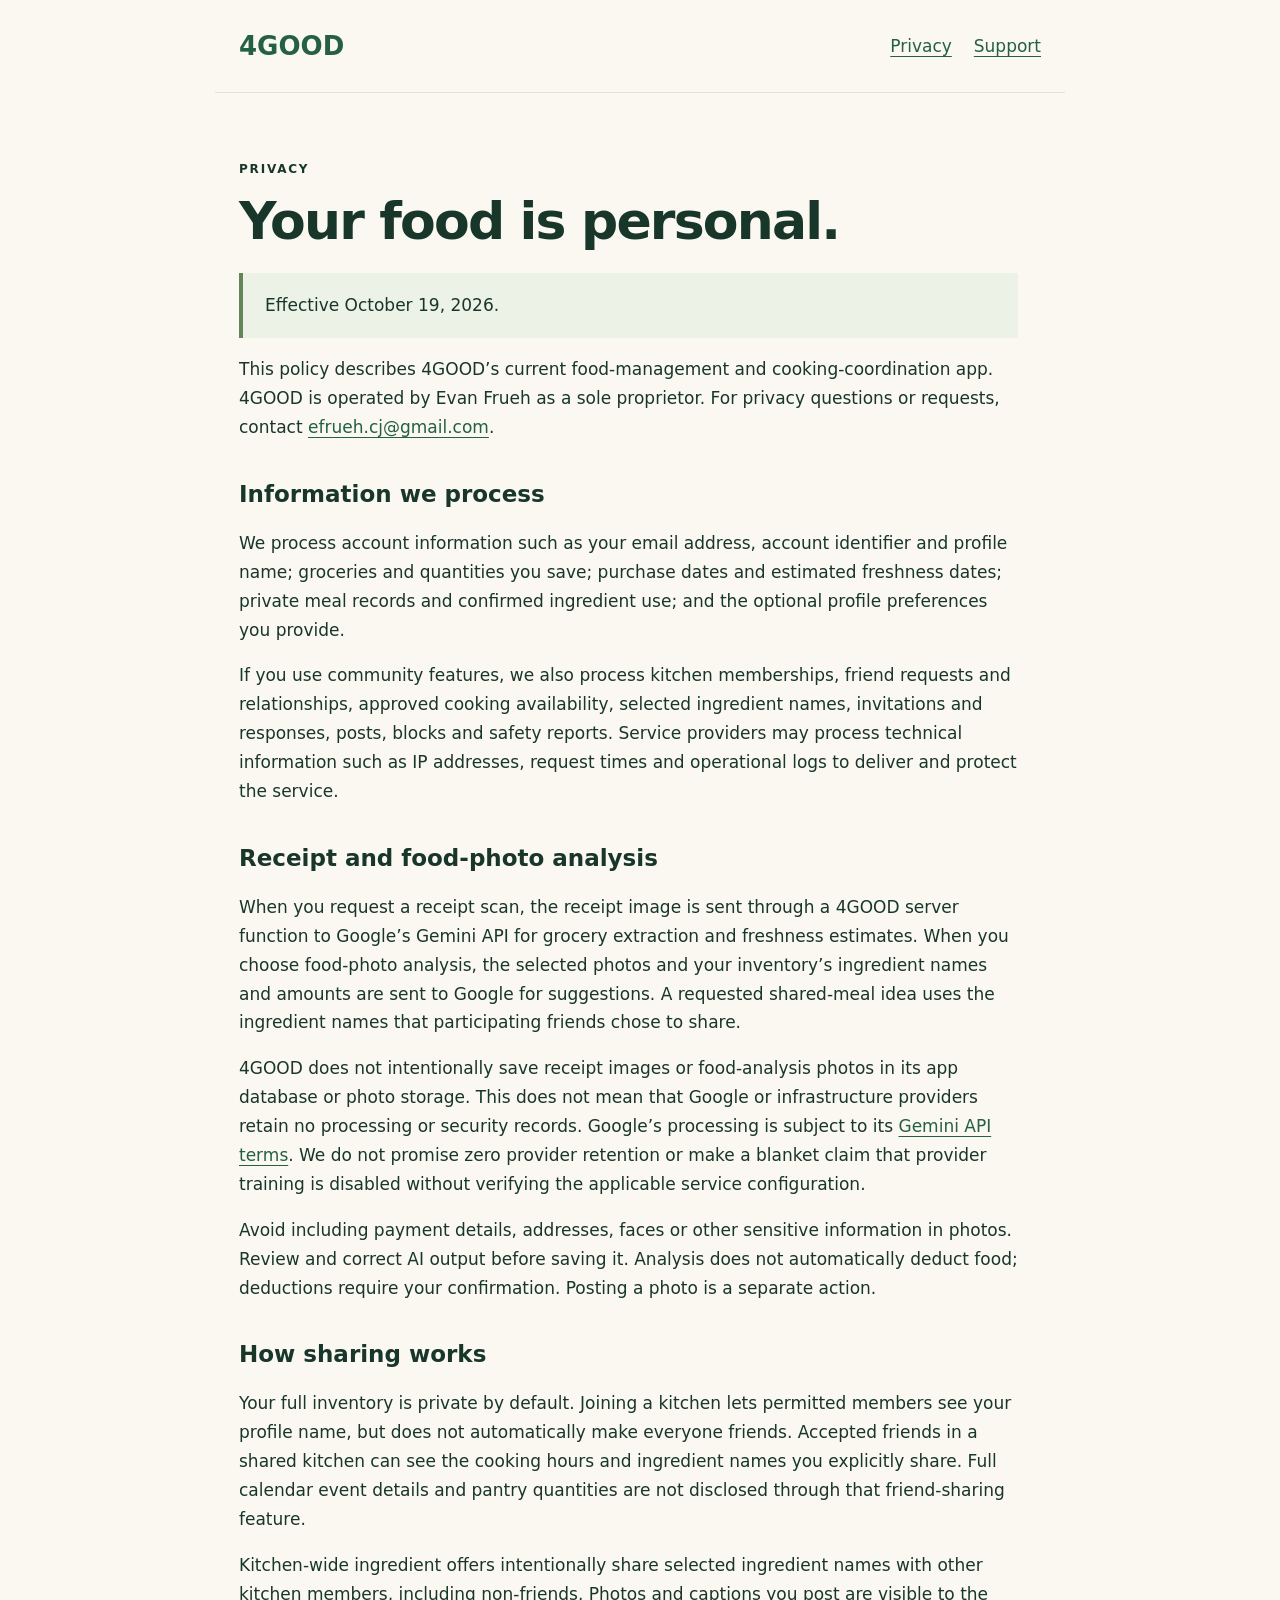
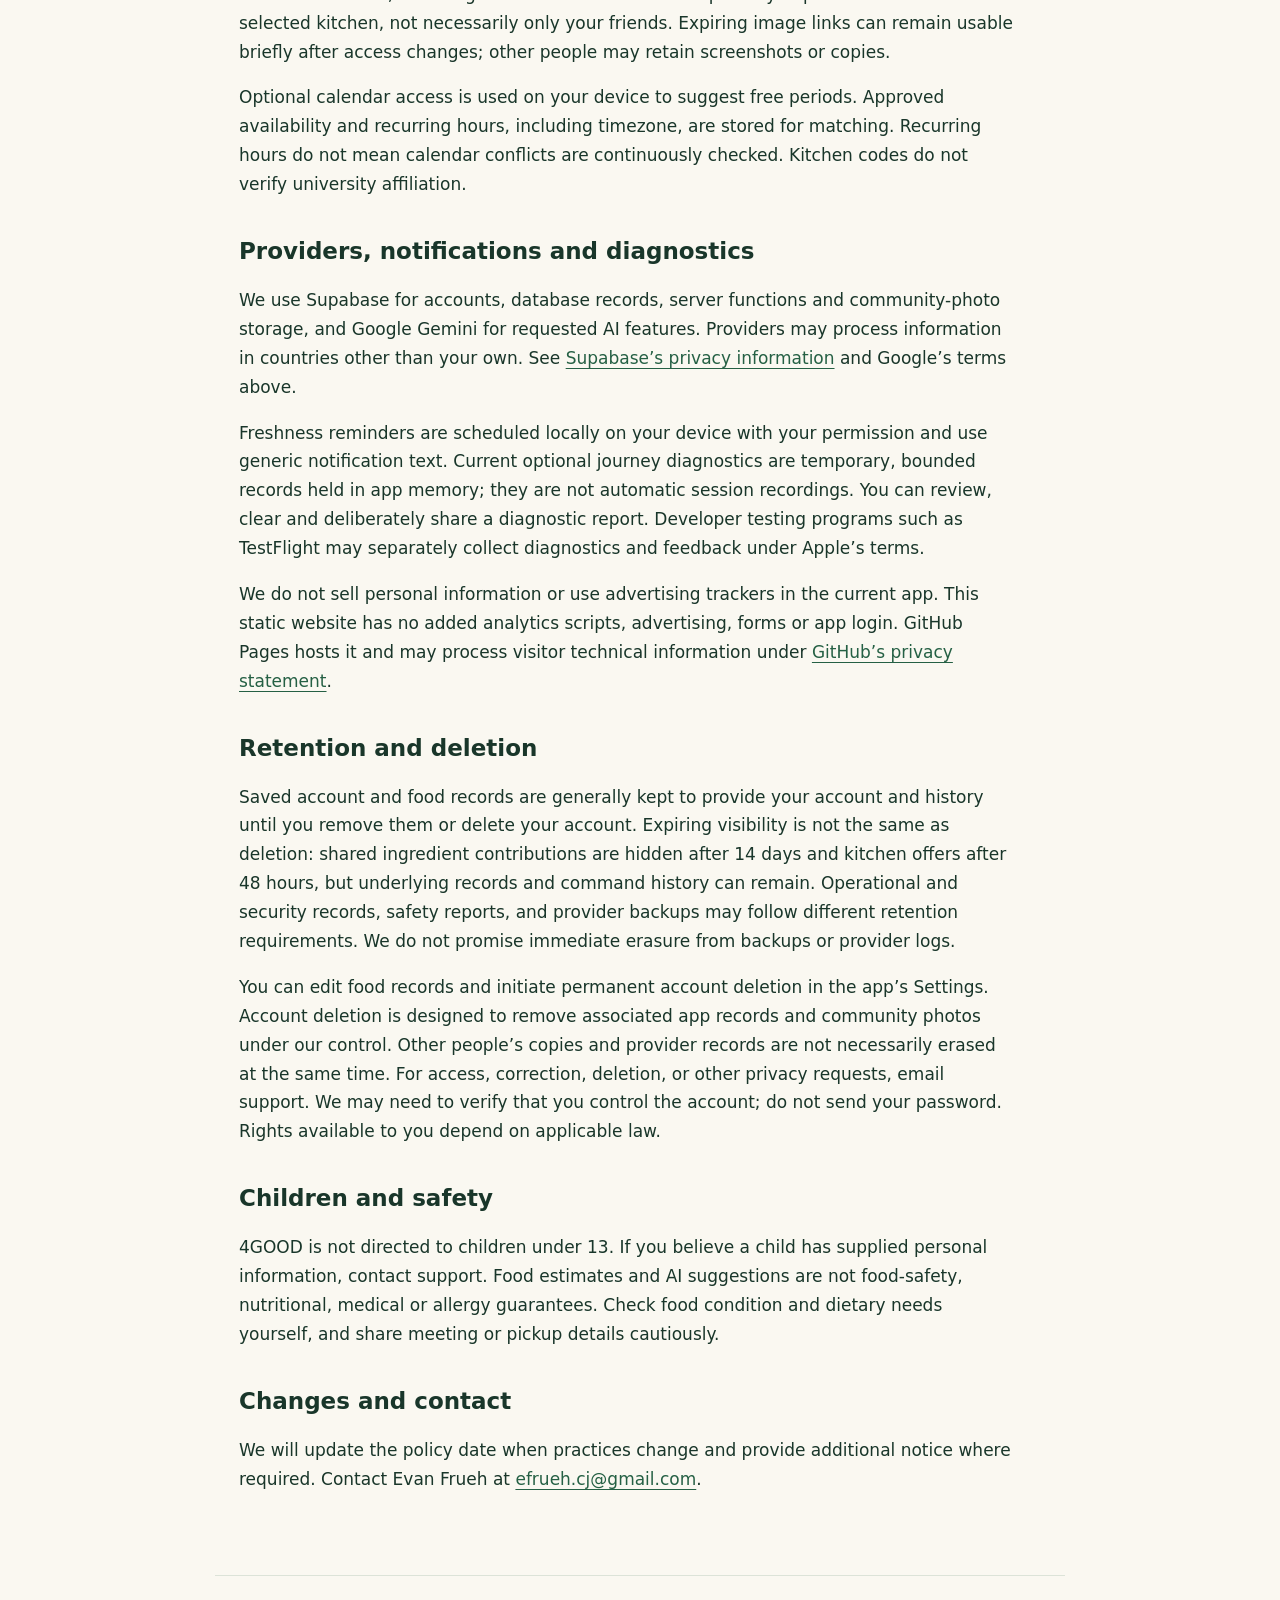
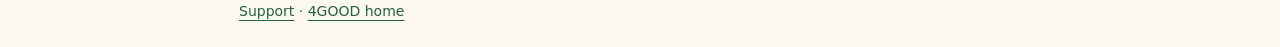
==== privacy.html @ f4f8e41f "Publish approved 4GOOD privacy and support website" ====
<!doctype html><html lang="en"><head><meta charset="utf-8"><meta name="viewport" content="width=device-width,initial-scale=1"><title>Privacy Policy — 4GOOD</title><link rel="stylesheet" href="style.css"></head><body><header><a href="./">4GOOD</a><nav aria-label="Main"><a href="privacy.html" aria-current="page">Privacy</a><a href="support.html">Support</a></nav></header><main><p class="eyebrow">Privacy</p><h1>Your food is personal.</h1><p class="notice">Effective October 19, 2026.</p><p>This policy describes 4GOOD’s current food-management and cooking-coordination app. 4GOOD is operated by Evan Frueh as a sole proprietor. For privacy questions or requests, contact <a href="mailto:efrueh.cj@gmail.com">efrueh.cj@gmail.com</a>.</p>
<h2>Information we process</h2><p>We process account information such as your email address, account identifier and profile name; groceries and quantities you save; purchase dates and estimated freshness dates; private meal records and confirmed ingredient use; and the optional profile preferences you provide.</p><p>If you use community features, we also process kitchen memberships, friend requests and relationships, approved cooking availability, selected ingredient names, invitations and responses, posts, blocks and safety reports. Service providers may process technical information such as IP addresses, request times and operational logs to deliver and protect the service.</p>
<h2>Receipt and food-photo analysis</h2><p>When you request a receipt scan, the receipt image is sent through a 4GOOD server function to Google’s Gemini API for grocery extraction and freshness estimates. When you choose food-photo analysis, the selected photos and your inventory’s ingredient names and amounts are sent to Google for suggestions. A requested shared-meal idea uses the ingredient names that participating friends chose to share.</p><p>4GOOD does not intentionally save receipt images or food-analysis photos in its app database or photo storage. This does not mean that Google or infrastructure providers retain no processing or security records. Google’s processing is subject to its <a href="https://ai.google.dev/gemini-api/terms">Gemini API terms</a>. We do not promise zero provider retention or make a blanket claim that provider training is disabled without verifying the applicable service configuration.</p><p>Avoid including payment details, addresses, faces or other sensitive information in photos. Review and correct AI output before saving it. Analysis does not automatically deduct food; deductions require your confirmation. Posting a photo is a separate action.</p>
<h2>How sharing works</h2><p>Your full inventory is private by default. Joining a kitchen lets permitted members see your profile name, but does not automatically make everyone friends. Accepted friends in a shared kitchen can see the cooking hours and ingredient names you explicitly share. Full calendar event details and pantry quantities are not disclosed through that friend-sharing feature.</p><p>Kitchen-wide ingredient offers intentionally share selected ingredient names with other kitchen members, including non-friends. Photos and captions you post are visible to the selected kitchen, not necessarily only your friends. Expiring image links can remain usable briefly after access changes; other people may retain screenshots or copies.</p><p>Optional calendar access is used on your device to suggest free periods. Approved availability and recurring hours, including timezone, are stored for matching. Recurring hours do not mean calendar conflicts are continuously checked. Kitchen codes do not verify university affiliation.</p>
<h2>Providers, notifications and diagnostics</h2><p>We use Supabase for accounts, database records, server functions and community-photo storage, and Google Gemini for requested AI features. Providers may process information in countries other than your own. See <a href="https://supabase.com/privacy">Supabase’s privacy information</a> and Google’s terms above.</p><p>Freshness reminders are scheduled locally on your device with your permission and use generic notification text. Current optional journey diagnostics are temporary, bounded records held in app memory; they are not automatic session recordings. You can review, clear and deliberately share a diagnostic report. Developer testing programs such as TestFlight may separately collect diagnostics and feedback under Apple’s terms.</p><p>We do not sell personal information or use advertising trackers in the current app. This static website has no added analytics scripts, advertising, forms or app login. GitHub Pages hosts it and may process visitor technical information under <a href="https://docs.github.com/en/site-policy/privacy-policies/github-general-privacy-statement">GitHub’s privacy statement</a>.</p>
<h2>Retention and deletion</h2><p>Saved account and food records are generally kept to provide your account and history until you remove them or delete your account. Expiring visibility is not the same as deletion: shared ingredient contributions are hidden after 14 days and kitchen offers after 48 hours, but underlying records and command history can remain. Operational and security records, safety reports, and provider backups may follow different retention requirements. We do not promise immediate erasure from backups or provider logs.</p><p>You can edit food records and initiate permanent account deletion in the app’s Settings. Account deletion is designed to remove associated app records and community photos under our control. Other people’s copies and provider records are not necessarily erased at the same time. For access, correction, deletion, or other privacy requests, email support. We may need to verify that you control the account; do not send your password. Rights available to you depend on applicable law.</p>
<h2>Children and safety</h2><p>4GOOD is not directed to children under 13. If you believe a child has supplied personal information, contact support. Food estimates and AI suggestions are not food-safety, nutritional, medical or allergy guarantees. Check food condition and dietary needs yourself, and share meeting or pickup details cautiously.</p>
<h2>Changes and contact</h2><p>We will update the policy date when practices change and provide additional notice where required. Contact Evan Frueh at <a href="mailto:efrueh.cj@gmail.com">efrueh.cj@gmail.com</a>.</p></main><footer><a href="support.html">Support</a> · <a href="./">4GOOD home</a></footer></body></html>
---- style.css ----
:root{color-scheme:light;--ink:#19362a;--muted:#536158;--paper:#faf8f1;--line:#dce3d8}*{box-sizing:border-box}body{margin:0;background:var(--paper);color:var(--ink);font:17px/1.7 system-ui,-apple-system,BlinkMacSystemFont,"Segoe UI",sans-serif}header,main,footer{max-width:850px;margin:auto;padding:24px}header{display:flex;align-items:center;justify-content:space-between;gap:20px;border-bottom:1px solid var(--line)}header>a{font-size:26px;font-weight:800;text-decoration:none}nav{display:flex;gap:22px}a{color:#256044;text-underline-offset:4px}a:focus-visible{outline:3px solid #548965;outline-offset:5px}main{padding-top:54px;padding-bottom:64px;min-height:70vh}h1{font-size:clamp(32px,6vw,52px);line-height:1.15;letter-spacing:-.035em;margin:0 0 22px}h2{font-size:23px;line-height:1.3;margin-top:38px}p,li{max-width:72ch}.muted,footer{color:var(--muted)}.eyebrow{text-transform:uppercase;letter-spacing:.15em;font-size:12px;font-weight:700}.links{display:grid;grid-template-columns:1fr 1fr;gap:20px;margin-top:40px}.card{display:block;padding:25px;border:1px solid var(--line);border-radius:18px;background:white;text-decoration:none}.card strong{display:block;font-size:22px}.card span{display:block;color:var(--muted);margin-top:8px}footer{border-top:1px solid var(--line);font-size:14px}.notice{padding:18px 22px;border-left:4px solid #64845a;background:#edf2e6}@media(max-width:540px){header{align-items:flex-start;flex-direction:column}.links{grid-template-columns:1fr}main{padding-top:35px}}
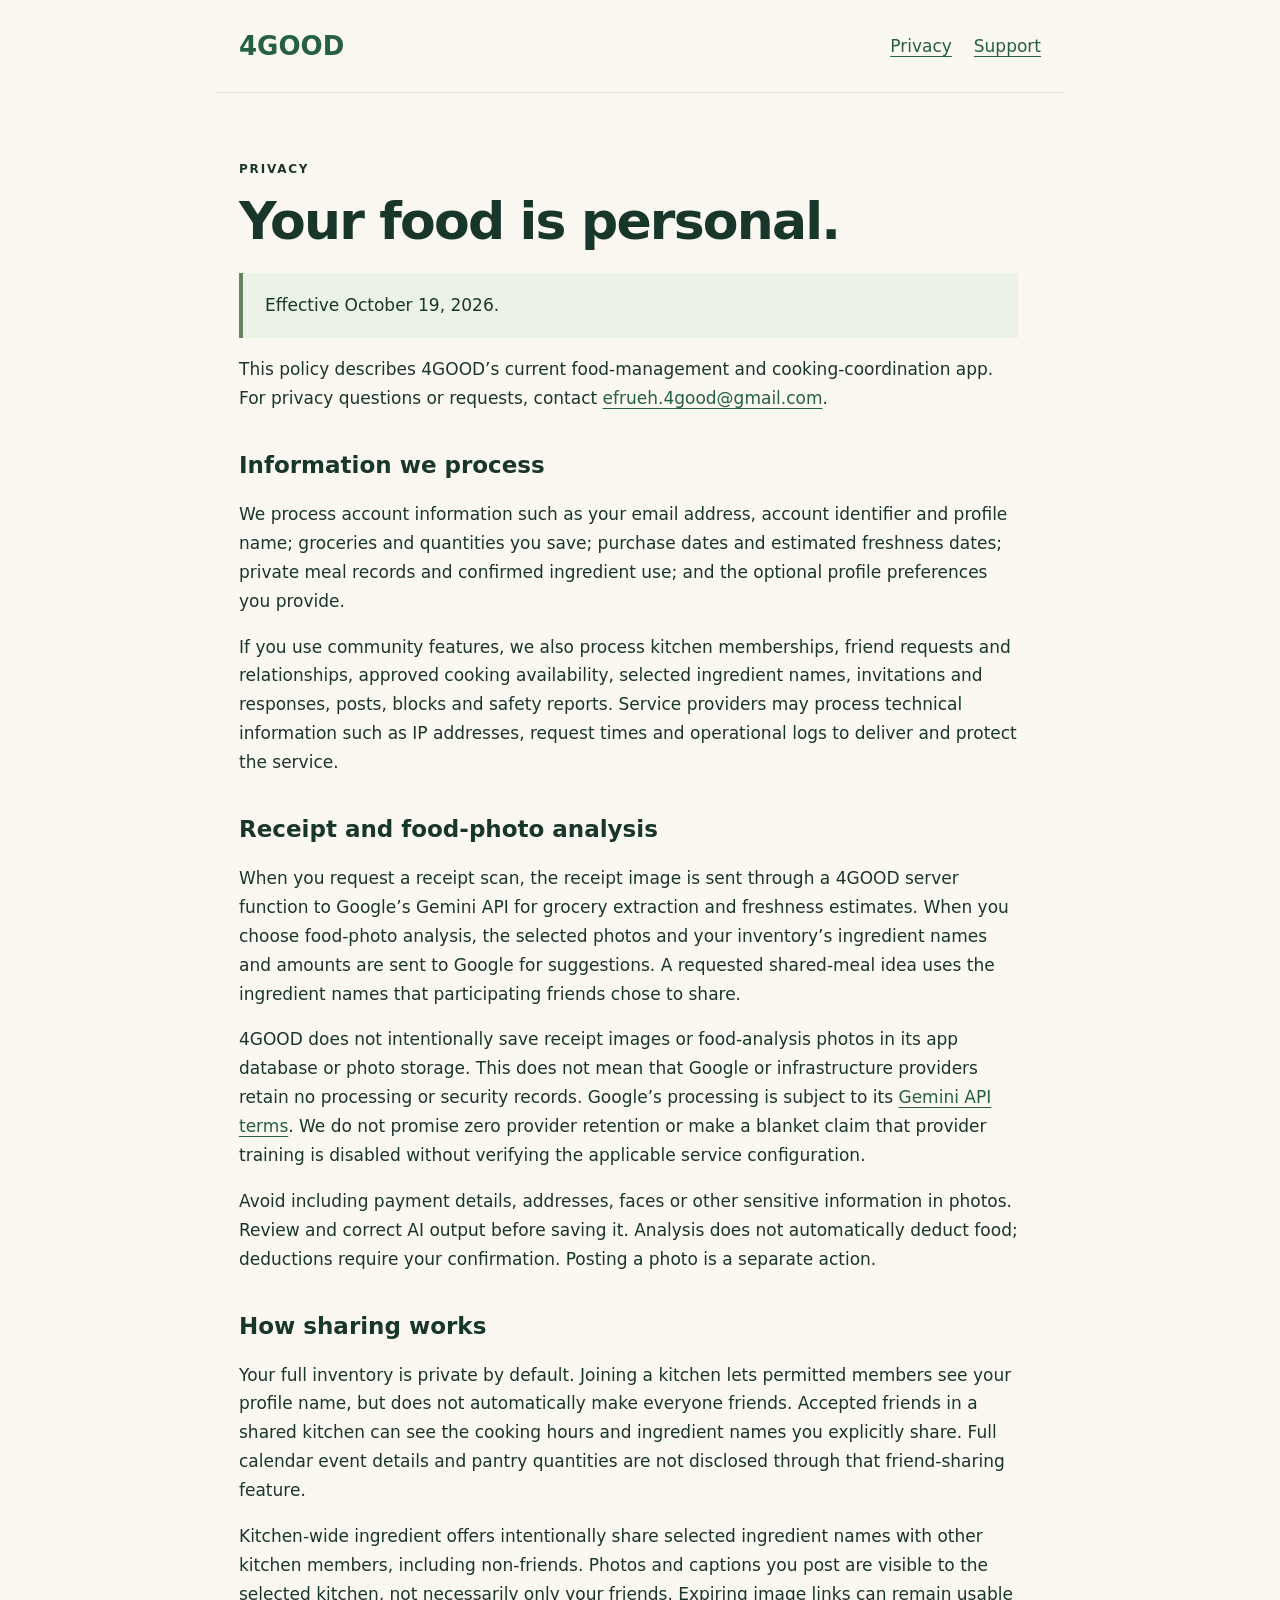
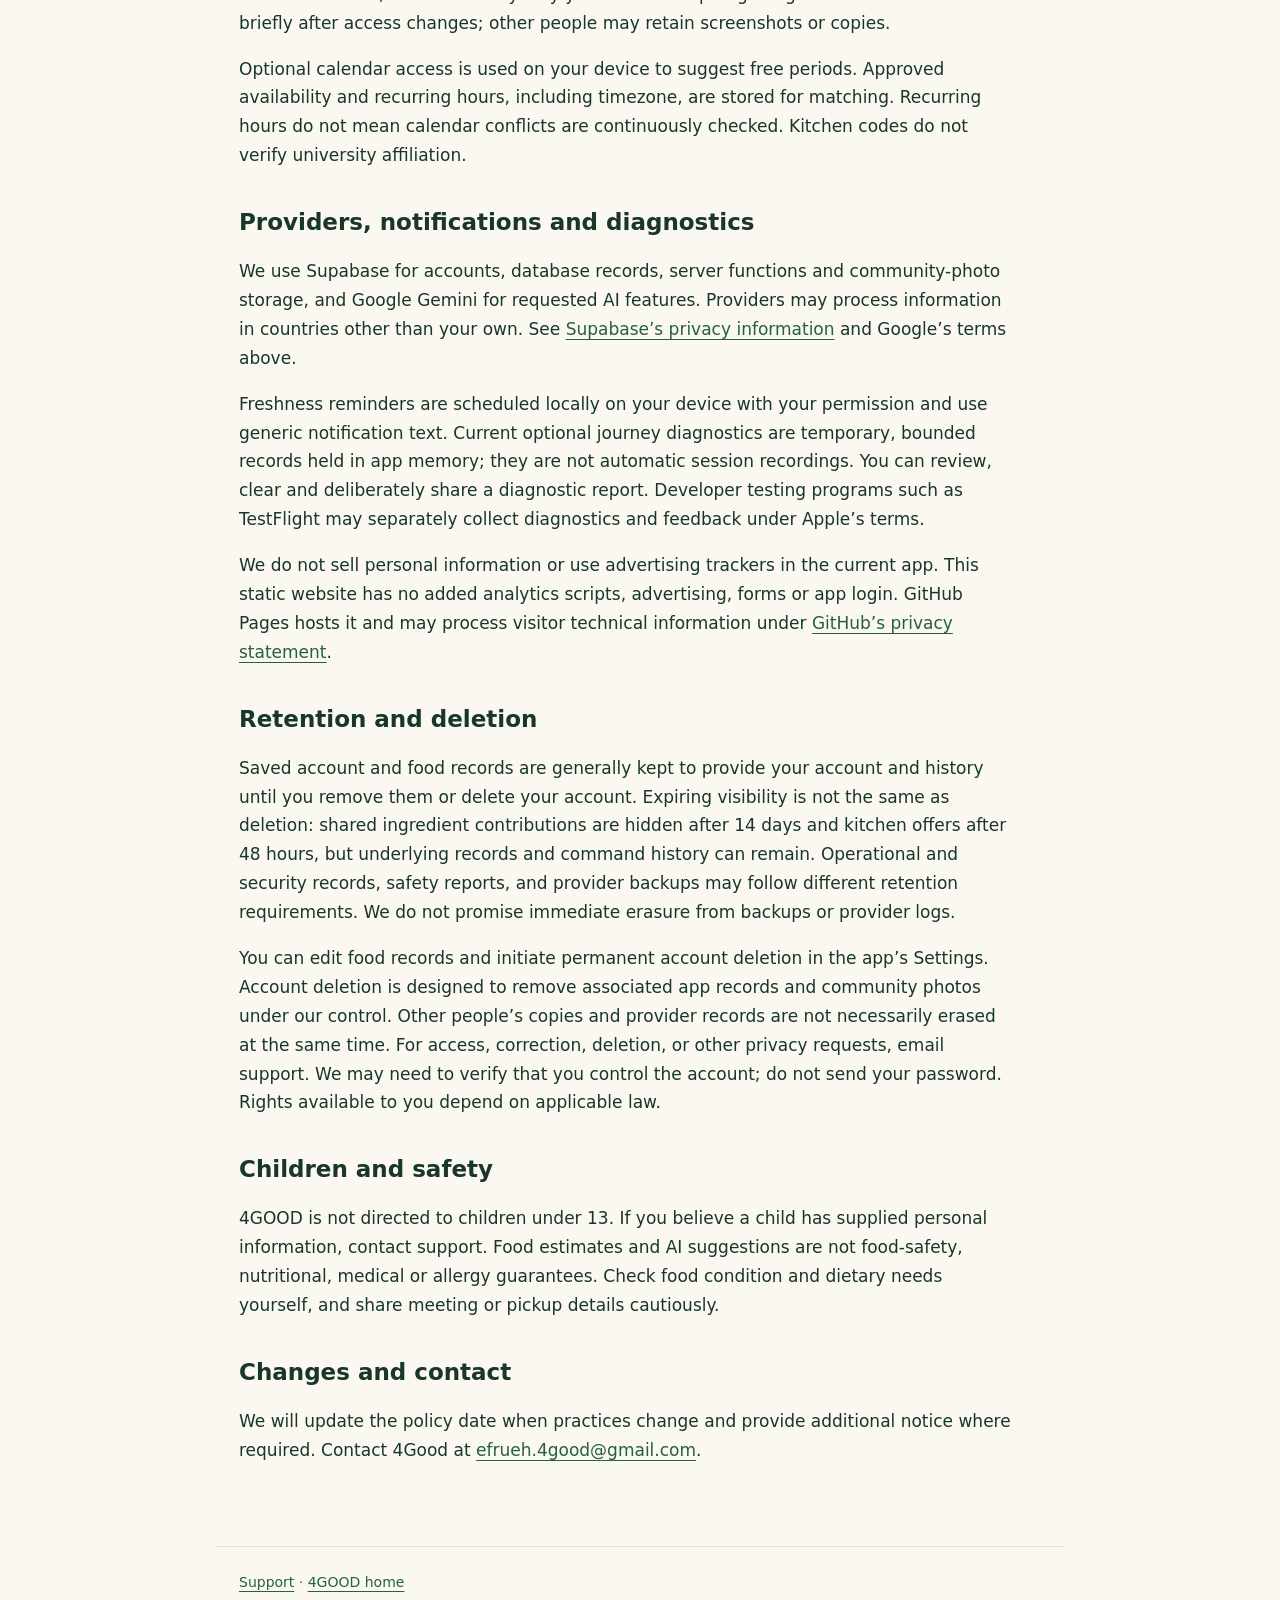
==== commit fd9b1353: "Update 4Good support email and public branding" ====
--- a/privacy.html
+++ b/privacy.html
@@ -1,8 +1,8 @@
-<!doctype html><html lang="en"><head><meta charset="utf-8"><meta name="viewport" content="width=device-width,initial-scale=1"><title>Privacy Policy — 4GOOD</title><link rel="stylesheet" href="style.css"></head><body><header><a href="./">4GOOD</a><nav aria-label="Main"><a href="privacy.html" aria-current="page">Privacy</a><a href="support.html">Support</a></nav></header><main><p class="eyebrow">Privacy</p><h1>Your food is personal.</h1><p class="notice">Effective October 19, 2026.</p><p>This policy describes 4GOOD’s current food-management and cooking-coordination app. 4GOOD is operated by Evan Frueh as a sole proprietor. For privacy questions or requests, contact <a href="mailto:efrueh.cj@gmail.com">efrueh.cj@gmail.com</a>.</p>
+<!doctype html><html lang="en"><head><meta charset="utf-8"><meta name="viewport" content="width=device-width,initial-scale=1"><title>Privacy Policy — 4GOOD</title><link rel="stylesheet" href="style.css"></head><body><header><a href="./">4GOOD</a><nav aria-label="Main"><a href="privacy.html" aria-current="page">Privacy</a><a href="support.html">Support</a></nav></header><main><p class="eyebrow">Privacy</p><h1>Your food is personal.</h1><p class="notice">Effective October 19, 2026.</p><p>This policy describes 4GOOD’s current food-management and cooking-coordination app. For privacy questions or requests, contact <a href="mailto:efrueh.4good@gmail.com">efrueh.4good@gmail.com</a>.</p>
 <h2>Information we process</h2><p>We process account information such as your email address, account identifier and profile name; groceries and quantities you save; purchase dates and estimated freshness dates; private meal records and confirmed ingredient use; and the optional profile preferences you provide.</p><p>If you use community features, we also process kitchen memberships, friend requests and relationships, approved cooking availability, selected ingredient names, invitations and responses, posts, blocks and safety reports. Service providers may process technical information such as IP addresses, request times and operational logs to deliver and protect the service.</p>
 <h2>Receipt and food-photo analysis</h2><p>When you request a receipt scan, the receipt image is sent through a 4GOOD server function to Google’s Gemini API for grocery extraction and freshness estimates. When you choose food-photo analysis, the selected photos and your inventory’s ingredient names and amounts are sent to Google for suggestions. A requested shared-meal idea uses the ingredient names that participating friends chose to share.</p><p>4GOOD does not intentionally save receipt images or food-analysis photos in its app database or photo storage. This does not mean that Google or infrastructure providers retain no processing or security records. Google’s processing is subject to its <a href="https://ai.google.dev/gemini-api/terms">Gemini API terms</a>. We do not promise zero provider retention or make a blanket claim that provider training is disabled without verifying the applicable service configuration.</p><p>Avoid including payment details, addresses, faces or other sensitive information in photos. Review and correct AI output before saving it. Analysis does not automatically deduct food; deductions require your confirmation. Posting a photo is a separate action.</p>
 <h2>How sharing works</h2><p>Your full inventory is private by default. Joining a kitchen lets permitted members see your profile name, but does not automatically make everyone friends. Accepted friends in a shared kitchen can see the cooking hours and ingredient names you explicitly share. Full calendar event details and pantry quantities are not disclosed through that friend-sharing feature.</p><p>Kitchen-wide ingredient offers intentionally share selected ingredient names with other kitchen members, including non-friends. Photos and captions you post are visible to the selected kitchen, not necessarily only your friends. Expiring image links can remain usable briefly after access changes; other people may retain screenshots or copies.</p><p>Optional calendar access is used on your device to suggest free periods. Approved availability and recurring hours, including timezone, are stored for matching. Recurring hours do not mean calendar conflicts are continuously checked. Kitchen codes do not verify university affiliation.</p>
 <h2>Providers, notifications and diagnostics</h2><p>We use Supabase for accounts, database records, server functions and community-photo storage, and Google Gemini for requested AI features. Providers may process information in countries other than your own. See <a href="https://supabase.com/privacy">Supabase’s privacy information</a> and Google’s terms above.</p><p>Freshness reminders are scheduled locally on your device with your permission and use generic notification text. Current optional journey diagnostics are temporary, bounded records held in app memory; they are not automatic session recordings. You can review, clear and deliberately share a diagnostic report. Developer testing programs such as TestFlight may separately collect diagnostics and feedback under Apple’s terms.</p><p>We do not sell personal information or use advertising trackers in the current app. This static website has no added analytics scripts, advertising, forms or app login. GitHub Pages hosts it and may process visitor technical information under <a href="https://docs.github.com/en/site-policy/privacy-policies/github-general-privacy-statement">GitHub’s privacy statement</a>.</p>
 <h2>Retention and deletion</h2><p>Saved account and food records are generally kept to provide your account and history until you remove them or delete your account. Expiring visibility is not the same as deletion: shared ingredient contributions are hidden after 14 days and kitchen offers after 48 hours, but underlying records and command history can remain. Operational and security records, safety reports, and provider backups may follow different retention requirements. We do not promise immediate erasure from backups or provider logs.</p><p>You can edit food records and initiate permanent account deletion in the app’s Settings. Account deletion is designed to remove associated app records and community photos under our control. Other people’s copies and provider records are not necessarily erased at the same time. For access, correction, deletion, or other privacy requests, email support. We may need to verify that you control the account; do not send your password. Rights available to you depend on applicable law.</p>
 <h2>Children and safety</h2><p>4GOOD is not directed to children under 13. If you believe a child has supplied personal information, contact support. Food estimates and AI suggestions are not food-safety, nutritional, medical or allergy guarantees. Check food condition and dietary needs yourself, and share meeting or pickup details cautiously.</p>
-<h2>Changes and contact</h2><p>We will update the policy date when practices change and provide additional notice where required. Contact Evan Frueh at <a href="mailto:efrueh.cj@gmail.com">efrueh.cj@gmail.com</a>.</p></main><footer><a href="support.html">Support</a> · <a href="./">4GOOD home</a></footer></body></html>
+<h2>Changes and contact</h2><p>We will update the policy date when practices change and provide additional notice where required. Contact 4Good at <a href="mailto:efrueh.4good@gmail.com">efrueh.4good@gmail.com</a>.</p></main><footer><a href="support.html">Support</a> · <a href="./">4GOOD home</a></footer></body></html>
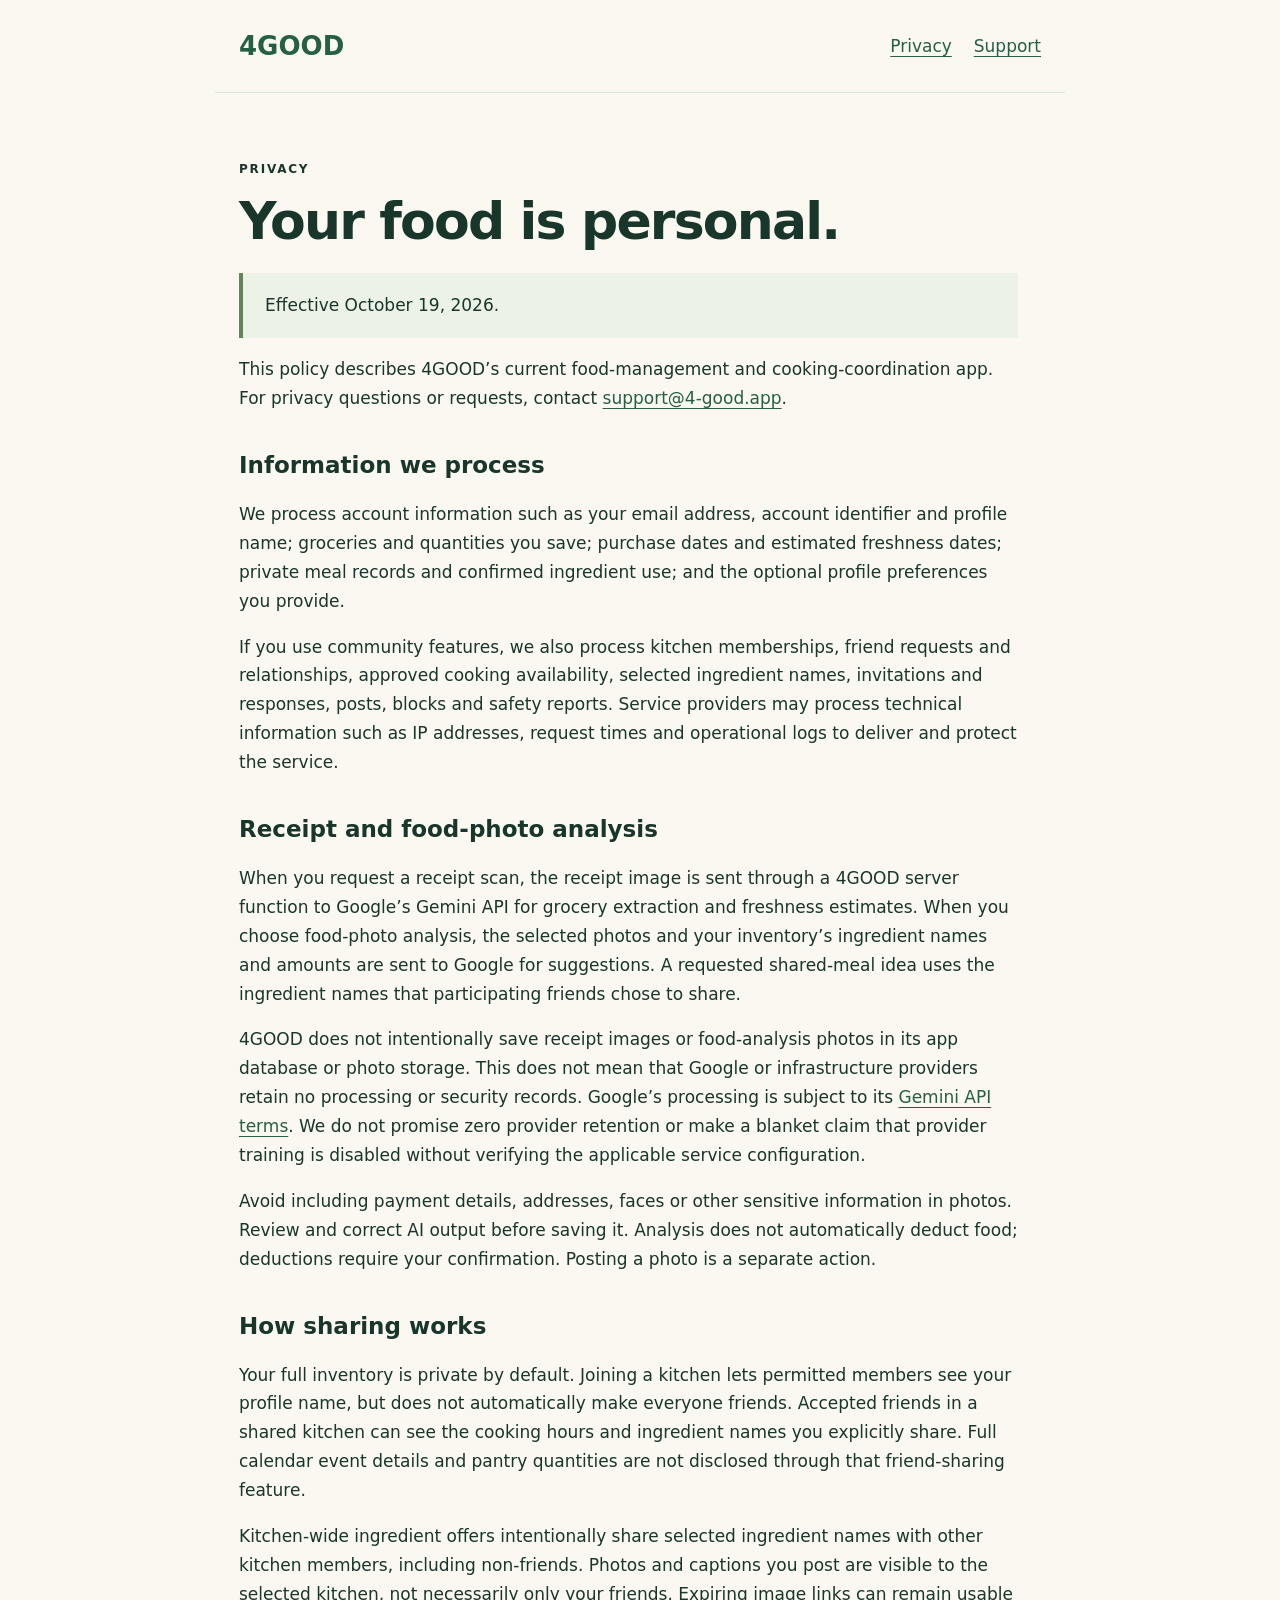
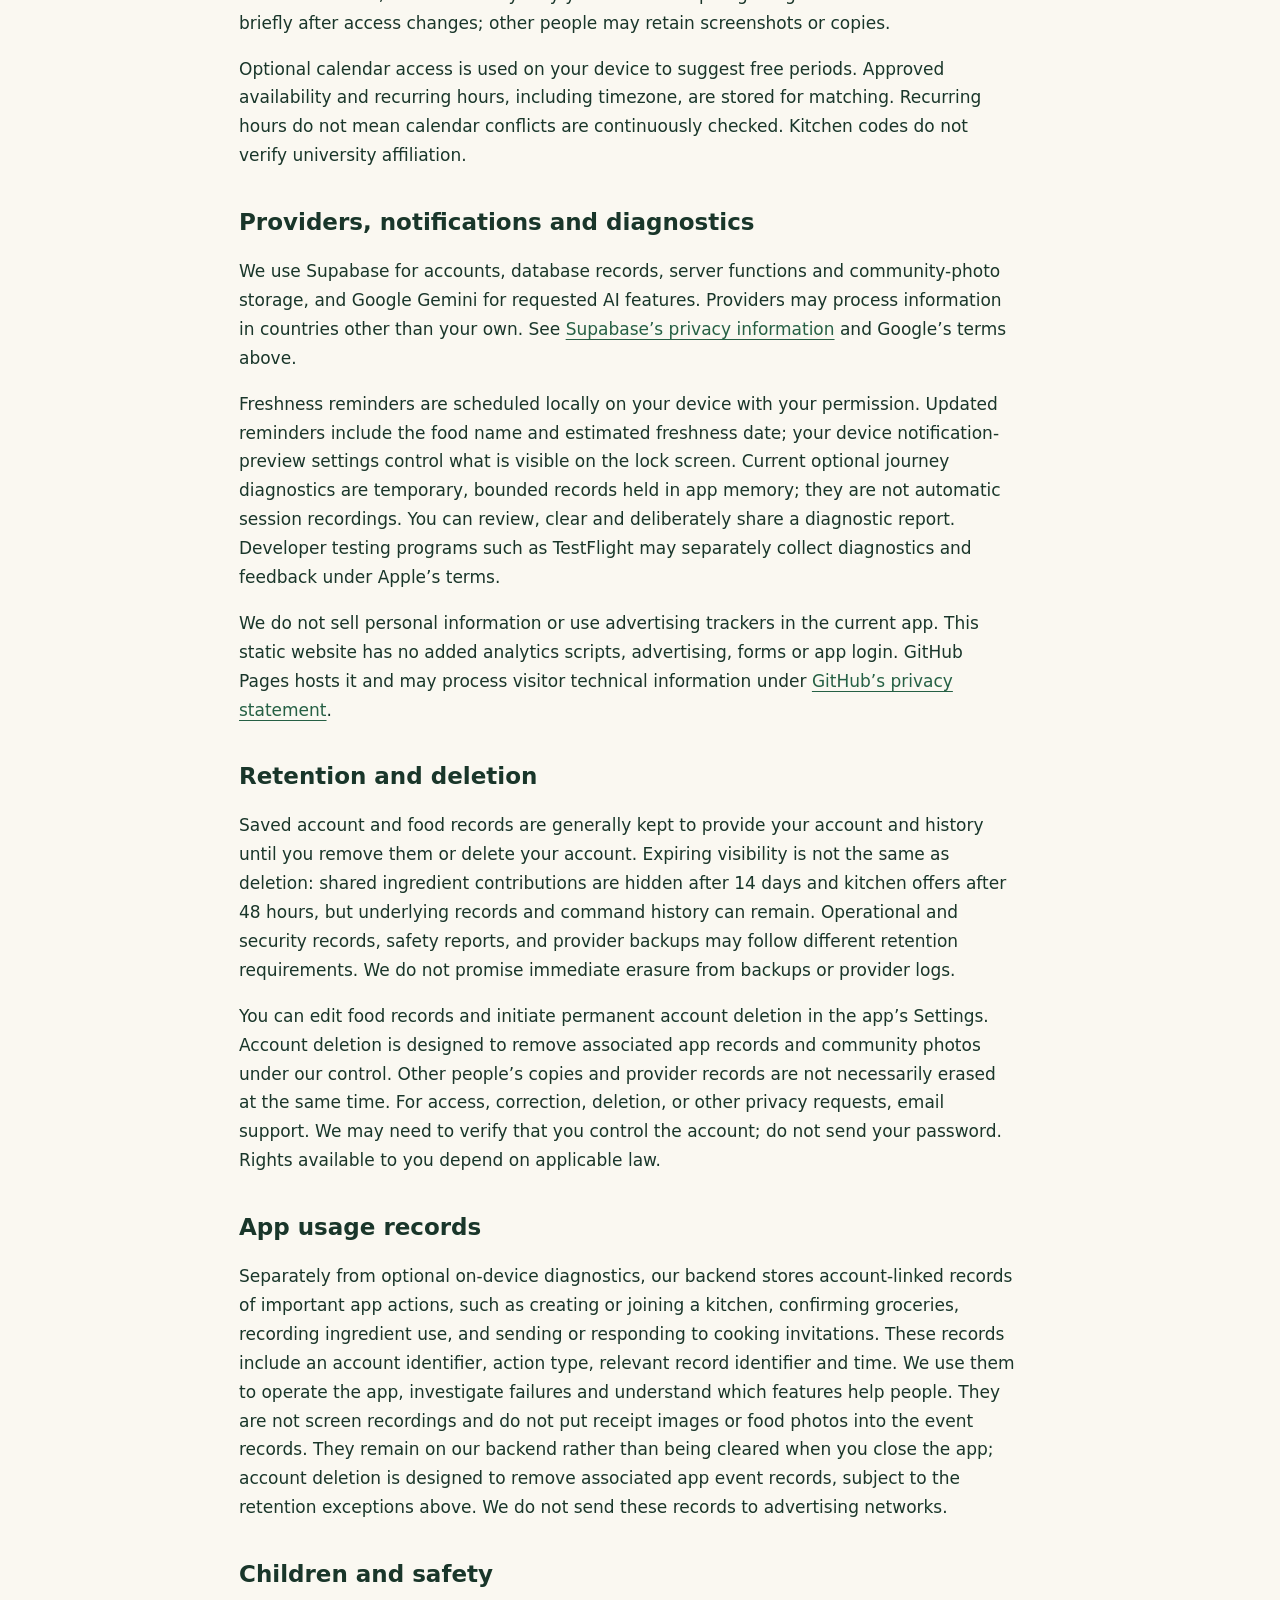
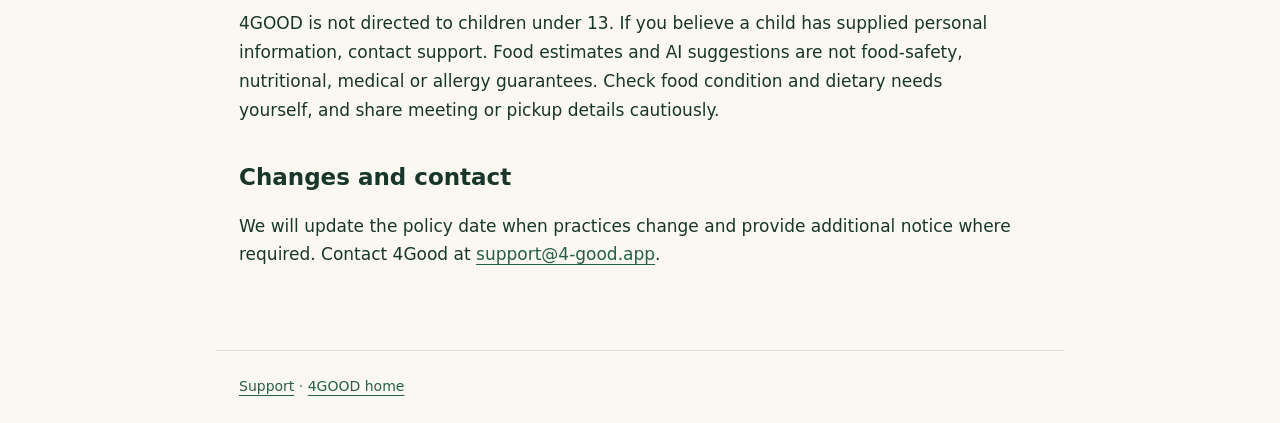
==== commit 16d03781: "Use verified support@4-good.app contact address" ====
--- a/privacy.html
+++ b/privacy.html
@@ -1,8 +1,9 @@
-<!doctype html><html lang="en"><head><meta charset="utf-8"><meta name="viewport" content="width=device-width,initial-scale=1"><title>Privacy Policy — 4GOOD</title><link rel="stylesheet" href="style.css"></head><body><header><a href="./">4GOOD</a><nav aria-label="Main"><a href="privacy.html" aria-current="page">Privacy</a><a href="support.html">Support</a></nav></header><main><p class="eyebrow">Privacy</p><h1>Your food is personal.</h1><p class="notice">Effective October 19, 2026.</p><p>This policy describes 4GOOD’s current food-management and cooking-coordination app. For privacy questions or requests, contact <a href="mailto:efrueh.4good@gmail.com">efrueh.4good@gmail.com</a>.</p>
+<!doctype html><html lang="en"><head><meta charset="utf-8"><meta name="viewport" content="width=device-width,initial-scale=1"><title>Privacy Policy — 4GOOD</title><link rel="stylesheet" href="style.css"></head><body><header><a href="./">4GOOD</a><nav aria-label="Main"><a href="privacy.html" aria-current="page">Privacy</a><a href="support.html">Support</a></nav></header><main><p class="eyebrow">Privacy</p><h1>Your food is personal.</h1><p class="notice">Effective October 19, 2026.</p><p>This policy describes 4GOOD’s current food-management and cooking-coordination app. For privacy questions or requests, contact <a href="mailto:support@4-good.app">support@4-good.app</a>.</p>
 <h2>Information we process</h2><p>We process account information such as your email address, account identifier and profile name; groceries and quantities you save; purchase dates and estimated freshness dates; private meal records and confirmed ingredient use; and the optional profile preferences you provide.</p><p>If you use community features, we also process kitchen memberships, friend requests and relationships, approved cooking availability, selected ingredient names, invitations and responses, posts, blocks and safety reports. Service providers may process technical information such as IP addresses, request times and operational logs to deliver and protect the service.</p>
 <h2>Receipt and food-photo analysis</h2><p>When you request a receipt scan, the receipt image is sent through a 4GOOD server function to Google’s Gemini API for grocery extraction and freshness estimates. When you choose food-photo analysis, the selected photos and your inventory’s ingredient names and amounts are sent to Google for suggestions. A requested shared-meal idea uses the ingredient names that participating friends chose to share.</p><p>4GOOD does not intentionally save receipt images or food-analysis photos in its app database or photo storage. This does not mean that Google or infrastructure providers retain no processing or security records. Google’s processing is subject to its <a href="https://ai.google.dev/gemini-api/terms">Gemini API terms</a>. We do not promise zero provider retention or make a blanket claim that provider training is disabled without verifying the applicable service configuration.</p><p>Avoid including payment details, addresses, faces or other sensitive information in photos. Review and correct AI output before saving it. Analysis does not automatically deduct food; deductions require your confirmation. Posting a photo is a separate action.</p>
 <h2>How sharing works</h2><p>Your full inventory is private by default. Joining a kitchen lets permitted members see your profile name, but does not automatically make everyone friends. Accepted friends in a shared kitchen can see the cooking hours and ingredient names you explicitly share. Full calendar event details and pantry quantities are not disclosed through that friend-sharing feature.</p><p>Kitchen-wide ingredient offers intentionally share selected ingredient names with other kitchen members, including non-friends. Photos and captions you post are visible to the selected kitchen, not necessarily only your friends. Expiring image links can remain usable briefly after access changes; other people may retain screenshots or copies.</p><p>Optional calendar access is used on your device to suggest free periods. Approved availability and recurring hours, including timezone, are stored for matching. Recurring hours do not mean calendar conflicts are continuously checked. Kitchen codes do not verify university affiliation.</p>
-<h2>Providers, notifications and diagnostics</h2><p>We use Supabase for accounts, database records, server functions and community-photo storage, and Google Gemini for requested AI features. Providers may process information in countries other than your own. See <a href="https://supabase.com/privacy">Supabase’s privacy information</a> and Google’s terms above.</p><p>Freshness reminders are scheduled locally on your device with your permission and use generic notification text. Current optional journey diagnostics are temporary, bounded records held in app memory; they are not automatic session recordings. You can review, clear and deliberately share a diagnostic report. Developer testing programs such as TestFlight may separately collect diagnostics and feedback under Apple’s terms.</p><p>We do not sell personal information or use advertising trackers in the current app. This static website has no added analytics scripts, advertising, forms or app login. GitHub Pages hosts it and may process visitor technical information under <a href="https://docs.github.com/en/site-policy/privacy-policies/github-general-privacy-statement">GitHub’s privacy statement</a>.</p>
+<h2>Providers, notifications and diagnostics</h2><p>We use Supabase for accounts, database records, server functions and community-photo storage, and Google Gemini for requested AI features. Providers may process information in countries other than your own. See <a href="https://supabase.com/privacy">Supabase’s privacy information</a> and Google’s terms above.</p><p>Freshness reminders are scheduled locally on your device with your permission. Updated reminders include the food name and estimated freshness date; your device notification-preview settings control what is visible on the lock screen. Current optional journey diagnostics are temporary, bounded records held in app memory; they are not automatic session recordings. You can review, clear and deliberately share a diagnostic report. Developer testing programs such as TestFlight may separately collect diagnostics and feedback under Apple’s terms.</p><p>We do not sell personal information or use advertising trackers in the current app. This static website has no added analytics scripts, advertising, forms or app login. GitHub Pages hosts it and may process visitor technical information under <a href="https://docs.github.com/en/site-policy/privacy-policies/github-general-privacy-statement">GitHub’s privacy statement</a>.</p>
 <h2>Retention and deletion</h2><p>Saved account and food records are generally kept to provide your account and history until you remove them or delete your account. Expiring visibility is not the same as deletion: shared ingredient contributions are hidden after 14 days and kitchen offers after 48 hours, but underlying records and command history can remain. Operational and security records, safety reports, and provider backups may follow different retention requirements. We do not promise immediate erasure from backups or provider logs.</p><p>You can edit food records and initiate permanent account deletion in the app’s Settings. Account deletion is designed to remove associated app records and community photos under our control. Other people’s copies and provider records are not necessarily erased at the same time. For access, correction, deletion, or other privacy requests, email support. We may need to verify that you control the account; do not send your password. Rights available to you depend on applicable law.</p>
+<h2>App usage records</h2><p>Separately from optional on-device diagnostics, our backend stores account-linked records of important app actions, such as creating or joining a kitchen, confirming groceries, recording ingredient use, and sending or responding to cooking invitations. These records include an account identifier, action type, relevant record identifier and time. We use them to operate the app, investigate failures and understand which features help people. They are not screen recordings and do not put receipt images or food photos into the event records. They remain on our backend rather than being cleared when you close the app; account deletion is designed to remove associated app event records, subject to the retention exceptions above. We do not send these records to advertising networks.</p>
 <h2>Children and safety</h2><p>4GOOD is not directed to children under 13. If you believe a child has supplied personal information, contact support. Food estimates and AI suggestions are not food-safety, nutritional, medical or allergy guarantees. Check food condition and dietary needs yourself, and share meeting or pickup details cautiously.</p>
-<h2>Changes and contact</h2><p>We will update the policy date when practices change and provide additional notice where required. Contact 4Good at <a href="mailto:efrueh.4good@gmail.com">efrueh.4good@gmail.com</a>.</p></main><footer><a href="support.html">Support</a> · <a href="./">4GOOD home</a></footer></body></html>
+<h2>Changes and contact</h2><p>We will update the policy date when practices change and provide additional notice where required. Contact 4Good at <a href="mailto:support@4-good.app">support@4-good.app</a>.</p></main><footer><a href="support.html">Support</a> · <a href="./">4GOOD home</a></footer></body></html>
